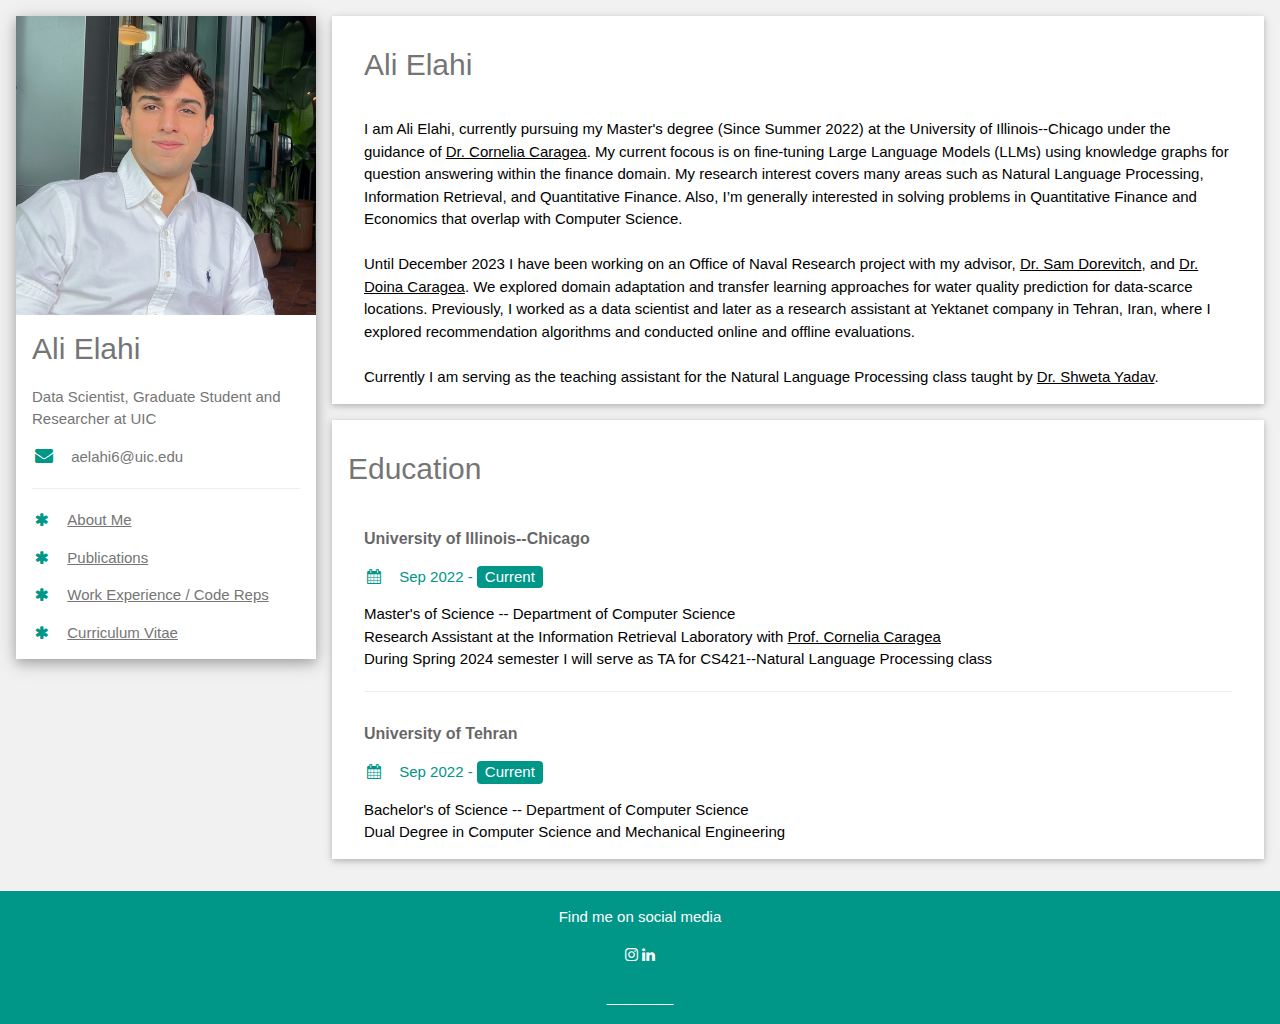
==== index.html @ 0f204e05 "publications updated" ====
<!DOCTYPE html>
<html>
<head>
<title>Ali Elahi</title>
<meta charset="UTF-8">
<meta name="viewport" content="width=device-width, initial-scale=1">
<link rel="stylesheet" href="https://www.w3schools.com/w3css/4/w3.css">
<link rel='stylesheet' href='https://fonts.googleapis.com/css?family=Roboto'>
<link rel="stylesheet" href="https://cdnjs.cloudflare.com/ajax/libs/font-awesome/4.7.0/css/font-awesome.min.css">
<link rel="stylesheet" href="./styles.css">
<style>
html,body,h1,h2,h3,h4,h5,h6 {font-family: "Verdana", sans-serif}
</style>
</head>
<body class="w3-light-grey">

<!-- Page Container -->
<div class="w3-content w3-margin-top" style="max-width:1400px;">

  <!-- The Grid -->
  <div class="w3-row-padding">
  
    <!-- Left Column -->
    <div class="w3-quarter">
    
      <div class="w3-white w3-text-grey w3-card-4">
        <div class="w3-display-container">
          <img src="./pic.png" style="width:100%" alt="Avatar">
<!--           <div class="w3-display-bottomleft w3-container w3-text-black">
            <h2>Jane Doe</h2>
          </div> -->
        </div>
        <div class="w3-container font1">
          <h2>Ali Elahi</h2>
          <p>Data Scientist, Graduate Student and Researcher at UIC</p>
          <!-- <p><i class="fa fa-home fa-fw w3-margin-right w3-large w3-text-teal"></i>Chicago, IL</p> -->
          <p><i class="fa fa-envelope fa-fw w3-margin-right w3-large w3-text-teal"></i>aelahi6@uic.edu</p>
          <!-- <p><i class="fa fa-phone fa-fw w3-margin-right w3-large w3-text-teal"></i>1224435534</p> -->
          <hr>

          <p class=""><i class="fa fa-asterisk fa-fw w3-margin-right w3-text-teal"></i><a href = "./index.html">About Me</a></p>

          <p class=""><i class="fa fa-asterisk fa-fw w3-margin-right w3-text-teal"></i><a href = "./publications.html">Publications</a></p>

          <p class=""><i class="fa fa-asterisk fa-fw w3-margin-right w3-text-teal"></i><a href = "./exp.html">Work Experience / Code Reps</a></p>          
          
          <p class=""><i class="fa fa-asterisk fa-fw w3-margin-right w3-text-teal"></i><a href = "./AliElahi.pdf" download = "AliElahiCV">Curriculum Vitae</a></p>
          
        </div>
      </div><br>

    <!-- End Left Column -->
    </div>

    <!-- Right Column -->
    <div class="w3-threequarter">

      <div class="w3-container w3-card w3-white w3-margin-bottom">
        
        <div class="w3-container">
          <h2 class="w3-text-grey w3-padding-16">Ali Elahi</h2>
          <p>
            I am Ali Elahi, currently pursuing my Master's degree (Since Summer 2022) at the University of Illinois--Chicago under the guidance of <a href="https://www.cs.uic.edu/~cornelia/">Dr. Cornelia Caragea</a>. My current focous is on fine-tuning Large Language Models (LLMs) using knowledge graphs for question answering within the finance domain. My research interest covers many areas such as Natural Language Processing, Information Retrieval, and Quantitative Finance. Also, I’m generally interested in solving problems in Quantitative Finance and Economics that overlap with Computer Science.
            <br><br>
            Until December 2023 I have been working on an Office of Naval Research project with my advisor, <a href="https://today.uic.edu/experts/samuel-dorevitch/">Dr. Sam Dorevitch</a>, and <a href="https://dcaragea.github.io/">Dr. Doina Caragea</a>. We explored domain adaptation and transfer learning approaches for water quality prediction for data-scarce locations. Previously, I worked as a data scientist and later as a research assistant at Yektanet company in Tehran, Iran, where I explored recommendation algorithms and conducted online and offline evaluations.
            <br><br>
            Currently I am serving as the teaching assistant for the Natural Language Processing class taught by <a href="https://cs.uic.edu/profiles/yadav-shweta/">Dr. Shweta Yadav</a>.
            </p>
        </div>
      </div>

      <div class="w3-container w3-card w3-white w3-margin-bottom">
        <h2 class="w3-text-grey w3-padding-16">
          <!-- <i class="fa fa-suitcase fa-fw w3-margin-right w3-xxlarge w3-text-teal"></i> -->
        Education</h2>
        <div class="w3-container">
          <h6 class="w3-opacity"><b>University of Illinois--Chicago</b></h6>
          <p class="w3-text-teal"><i class="fa fa-calendar fa-fw w3-margin-right"></i>Sep 2022 - <span class="w3-tag w3-teal w3-round">Current</span></p>
          <p>Master's of Science -- Department of Computer Science <br>
            Research Assistant at the Information Retrieval Laboratory with <a href="https://www.cs.uic.edu/~cornelia/">Prof. Cornelia Caragea</a> <br>
            During Spring 2024 semester I will serve as TA for CS421--Natural Language Processing class</p>
            
          <hr>
        </div>
        <div class="w3-container">
          <h6 class="w3-opacity"><b>University of Tehran</b></h6>
          <p class="w3-text-teal"><i class="fa fa-calendar fa-fw w3-margin-right"></i>Sep 2022 - <span class="w3-tag w3-teal w3-round">Current</span></p>
          <div>
            <p>Bachelor's of Science -- Department of Computer Science
              <br>
            Dual Degree in Computer Science and Mechanical Engineering</p>
          </div>

        </div>
      </div>

    <!-- End Right Column -->
    </div>
    
  <!-- End Grid -->
  </div>
  
  <!-- End Page Container -->
</div>

<footer class="w3-container w3-teal w3-center w3-margin-top">
  <p>Find me on social media</p>
  <a href="https://www.instagram.com/allie.elahi/" target="_blank"><i class="fa fa-instagram w3-hover-opacity"></i></a>
  <a href="https://www.linkedin.com/in/alielahi99/" target="_blank"><i class="fa fa-linkedin w3-hover-opacity"></i></a>
  <div style="width: 5px; height: 5px; overflow: hidden;">
    <script type="text/javascript" id="clstr_globe" src="//clustrmaps.com/globe.js?d=SeM8uBjXeQKbdFkM00I9U7g0UoKdyZhB3aLtktrnmrE"></script>
  </div>
  <p>________ <a href="https://www.w3schools.com/w3css/default.asp" target="_blank"></a></p>
</footer>

</body>
</html>
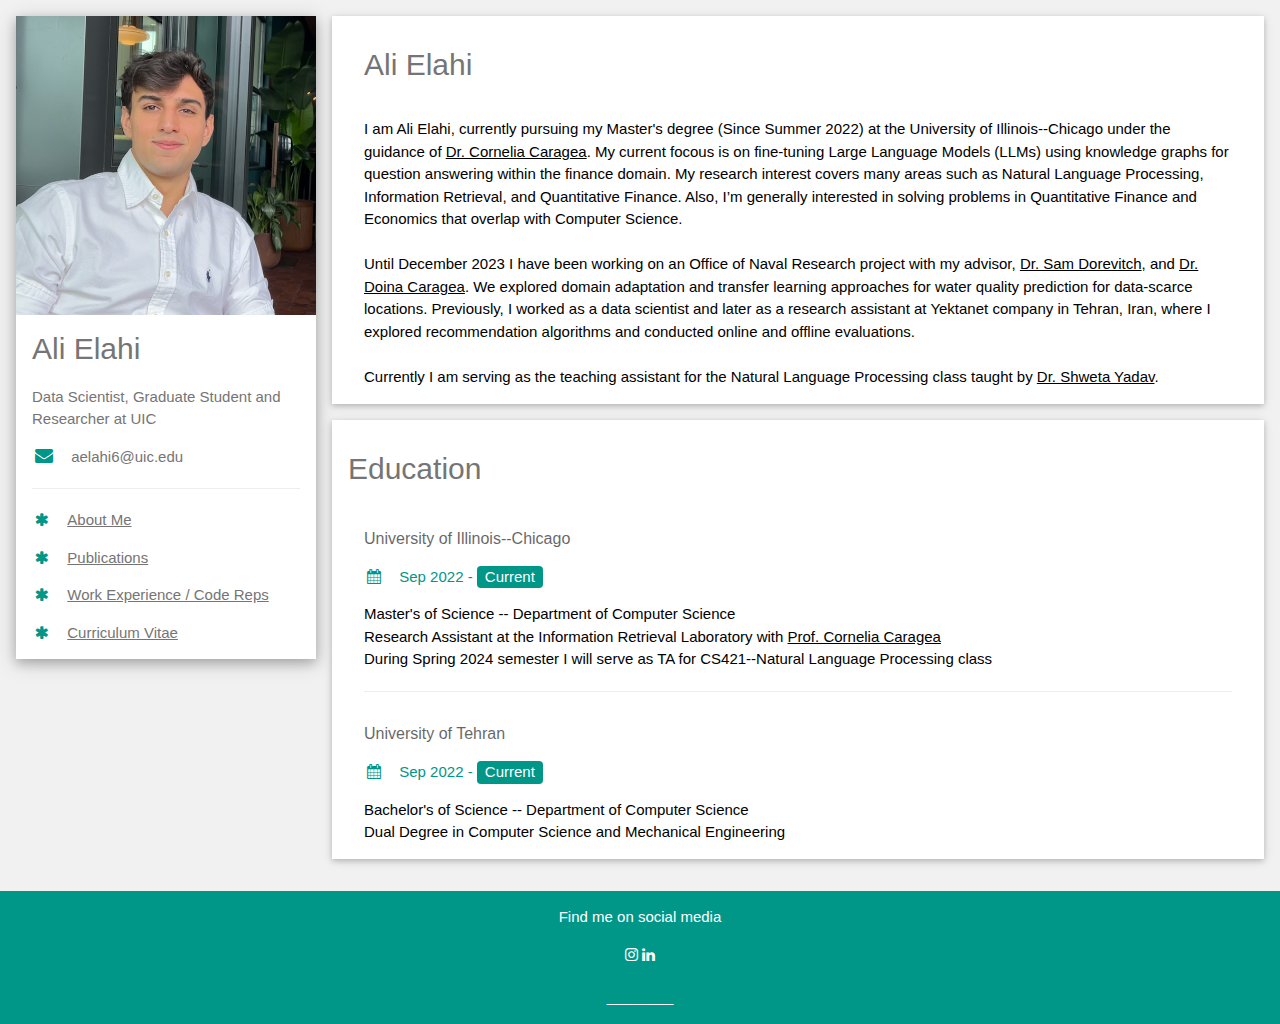
==== commit 62ebc4d3: "dibug" ====
--- a/index.html
+++ b/index.html
@@ -30,7 +30,7 @@
             <h2>Jane Doe</h2>
           </div> -->
         </div>
-        <div class="w3-container font1">
+        <div class="w3-container">
           <h2>Ali Elahi</h2>
           <p>Data Scientist, Graduate Student and Researcher at UIC</p>
           <!-- <p><i class="fa fa-home fa-fw w3-margin-right w3-large w3-text-teal"></i>Chicago, IL</p> -->
@@ -74,7 +74,7 @@
           <!-- <i class="fa fa-suitcase fa-fw w3-margin-right w3-xxlarge w3-text-teal"></i> -->
         Education</h2>
         <div class="w3-container">
-          <h6 class="w3-opacity"><b>University of Illinois--Chicago</b></h6>
+          <h6 class="w3-opacity">University of Illinois--Chicago</h6>
           <p class="w3-text-teal"><i class="fa fa-calendar fa-fw w3-margin-right"></i>Sep 2022 - <span class="w3-tag w3-teal w3-round">Current</span></p>
           <p>Master's of Science -- Department of Computer Science <br>
             Research Assistant at the Information Retrieval Laboratory with <a href="https://www.cs.uic.edu/~cornelia/">Prof. Cornelia Caragea</a> <br>
@@ -83,7 +83,7 @@
           <hr>
         </div>
         <div class="w3-container">
-          <h6 class="w3-opacity"><b>University of Tehran</b></h6>
+          <h6 class="w3-opacity">University of Tehran</h6>
           <p class="w3-text-teal"><i class="fa fa-calendar fa-fw w3-margin-right"></i>Sep 2022 - <span class="w3-tag w3-teal w3-round">Current</span></p>
           <div>
             <p>Bachelor's of Science -- Department of Computer Science
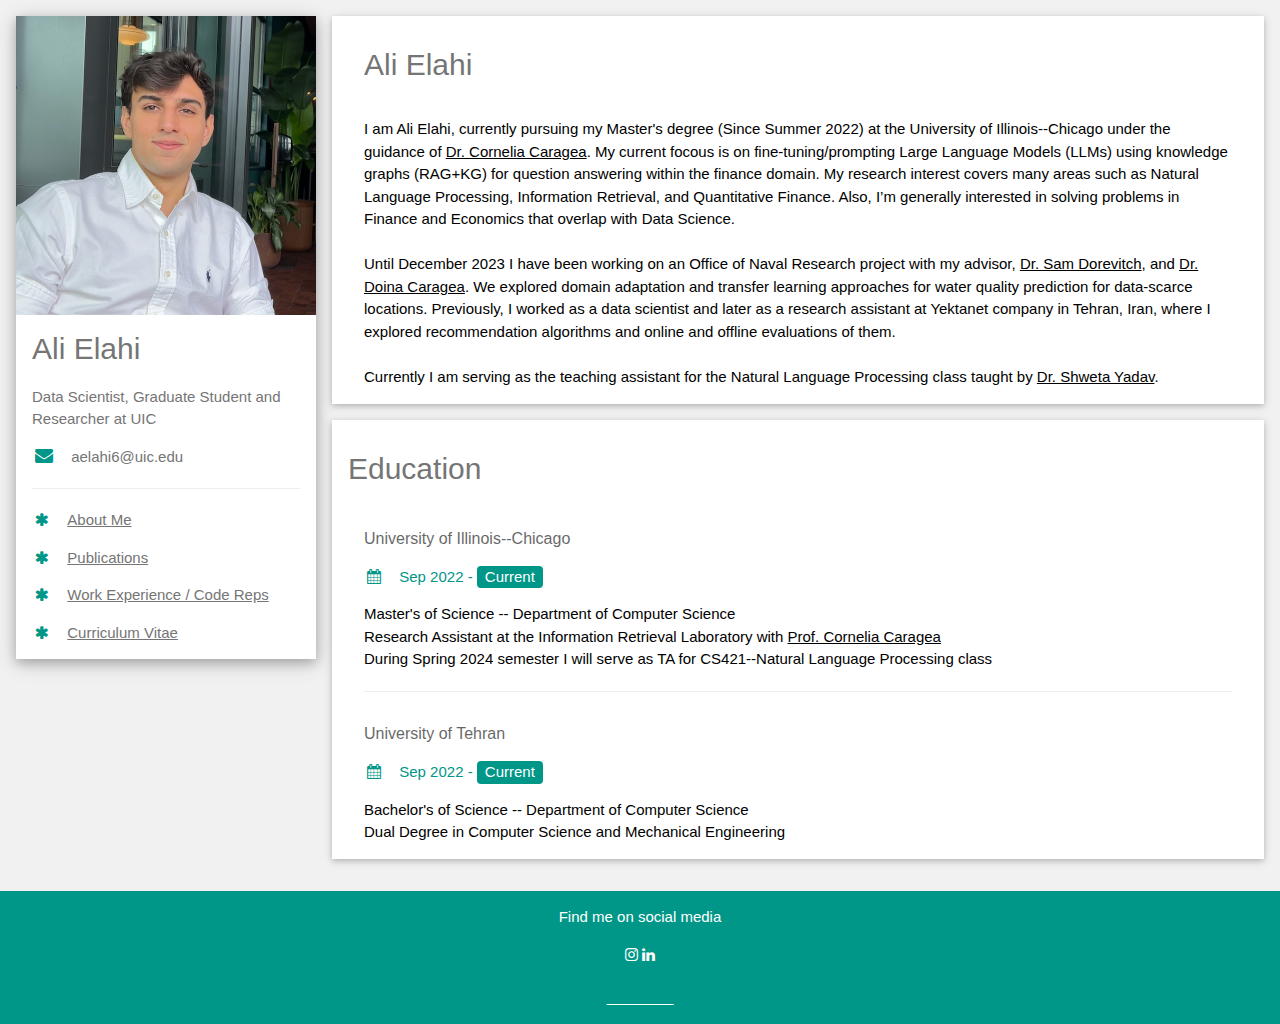
==== commit 59b731d2: "index changes" ====
--- a/index.html
+++ b/index.html
@@ -60,9 +60,9 @@
         <div class="w3-container">
           <h2 class="w3-text-grey w3-padding-16">Ali Elahi</h2>
           <p>
-            I am Ali Elahi, currently pursuing my Master's degree (Since Summer 2022) at the University of Illinois--Chicago under the guidance of <a href="https://www.cs.uic.edu/~cornelia/">Dr. Cornelia Caragea</a>. My current focous is on fine-tuning Large Language Models (LLMs) using knowledge graphs for question answering within the finance domain. My research interest covers many areas such as Natural Language Processing, Information Retrieval, and Quantitative Finance. Also, I’m generally interested in solving problems in Quantitative Finance and Economics that overlap with Computer Science.
+            I am Ali Elahi, currently pursuing my Master's degree (Since Summer 2022) at the University of Illinois--Chicago under the guidance of <a href="https://www.cs.uic.edu/~cornelia/">Dr. Cornelia Caragea</a>. My current focous is on fine-tuning/prompting Large Language Models (LLMs) using knowledge graphs (RAG+KG) for question answering within the finance domain. My research interest covers many areas such as Natural Language Processing, Information Retrieval, and Quantitative Finance. Also, I’m generally interested in solving problems in Finance and Economics that overlap with Data Science.
             <br><br>
-            Until December 2023 I have been working on an Office of Naval Research project with my advisor, <a href="https://today.uic.edu/experts/samuel-dorevitch/">Dr. Sam Dorevitch</a>, and <a href="https://dcaragea.github.io/">Dr. Doina Caragea</a>. We explored domain adaptation and transfer learning approaches for water quality prediction for data-scarce locations. Previously, I worked as a data scientist and later as a research assistant at Yektanet company in Tehran, Iran, where I explored recommendation algorithms and conducted online and offline evaluations.
+            Until December 2023 I have been working on an Office of Naval Research project with my advisor, <a href="https://today.uic.edu/experts/samuel-dorevitch/">Dr. Sam Dorevitch</a>, and <a href="https://dcaragea.github.io/">Dr. Doina Caragea</a>. We explored domain adaptation and transfer learning approaches for water quality prediction for data-scarce locations. Previously, I worked as a data scientist and later as a research assistant at Yektanet company in Tehran, Iran, where I explored recommendation algorithms and online and offline evaluations of them.
             <br><br>
             Currently I am serving as the teaching assistant for the Natural Language Processing class taught by <a href="https://cs.uic.edu/profiles/yadav-shweta/">Dr. Shweta Yadav</a>.
             </p>
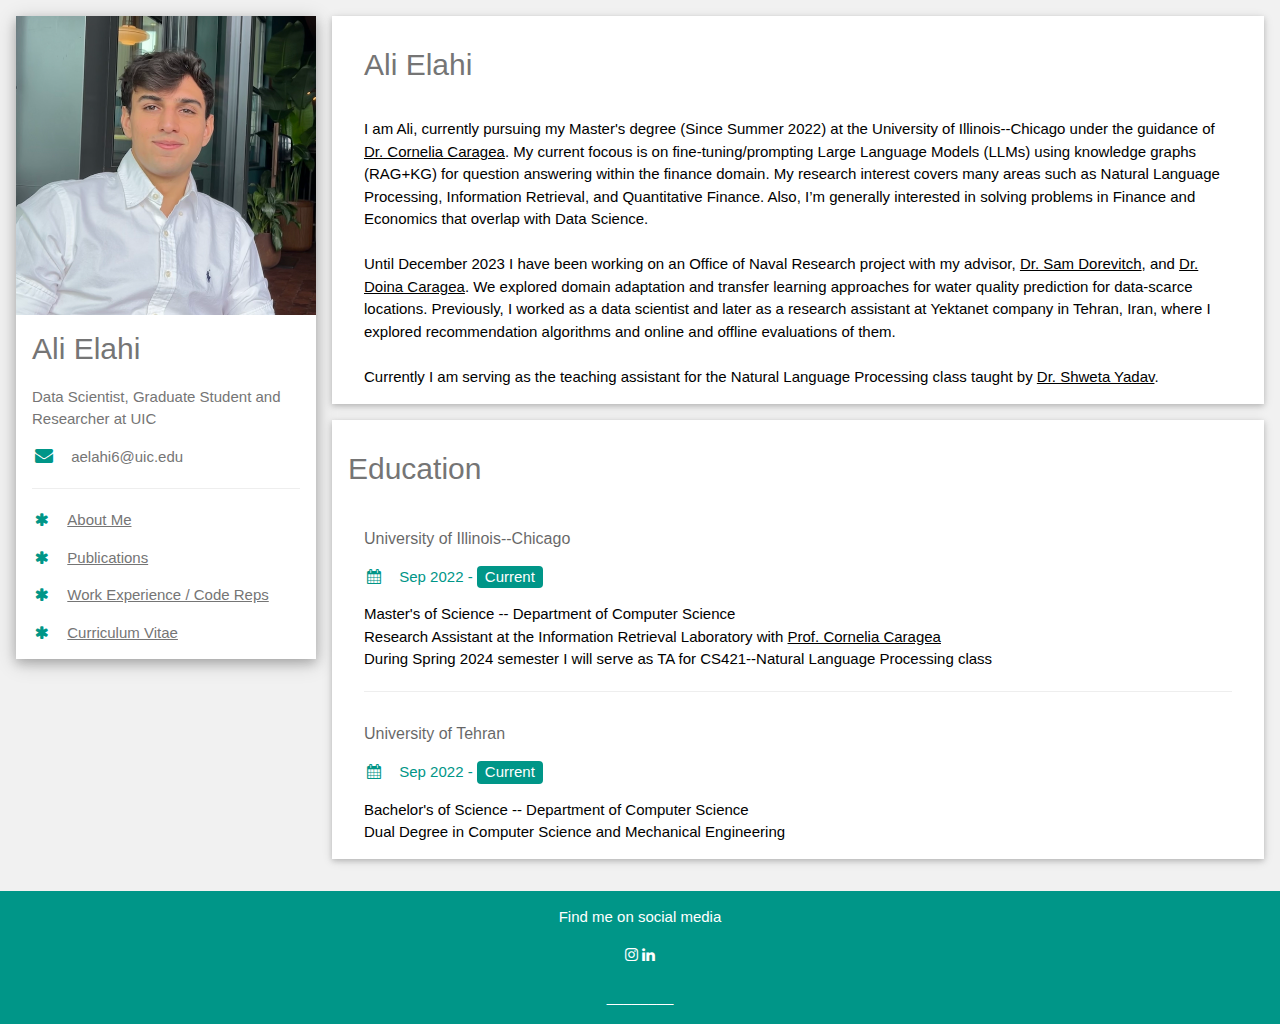
==== commit 435c5854: "name" ====
--- a/index.html
+++ b/index.html
@@ -60,7 +60,7 @@
         <div class="w3-container">
           <h2 class="w3-text-grey w3-padding-16">Ali Elahi</h2>
           <p>
-            I am Ali Elahi, currently pursuing my Master's degree (Since Summer 2022) at the University of Illinois--Chicago under the guidance of <a href="https://www.cs.uic.edu/~cornelia/">Dr. Cornelia Caragea</a>. My current focous is on fine-tuning/prompting Large Language Models (LLMs) using knowledge graphs (RAG+KG) for question answering within the finance domain. My research interest covers many areas such as Natural Language Processing, Information Retrieval, and Quantitative Finance. Also, I’m generally interested in solving problems in Finance and Economics that overlap with Data Science.
+            I am Ali, currently pursuing my Master's degree (Since Summer 2022) at the University of Illinois--Chicago under the guidance of <a href="https://www.cs.uic.edu/~cornelia/">Dr. Cornelia Caragea</a>. My current focous is on fine-tuning/prompting Large Language Models (LLMs) using knowledge graphs (RAG+KG) for question answering within the finance domain. My research interest covers many areas such as Natural Language Processing, Information Retrieval, and Quantitative Finance. Also, I’m generally interested in solving problems in Finance and Economics that overlap with Data Science.
             <br><br>
             Until December 2023 I have been working on an Office of Naval Research project with my advisor, <a href="https://today.uic.edu/experts/samuel-dorevitch/">Dr. Sam Dorevitch</a>, and <a href="https://dcaragea.github.io/">Dr. Doina Caragea</a>. We explored domain adaptation and transfer learning approaches for water quality prediction for data-scarce locations. Previously, I worked as a data scientist and later as a research assistant at Yektanet company in Tehran, Iran, where I explored recommendation algorithms and online and offline evaluations of them.
             <br><br>
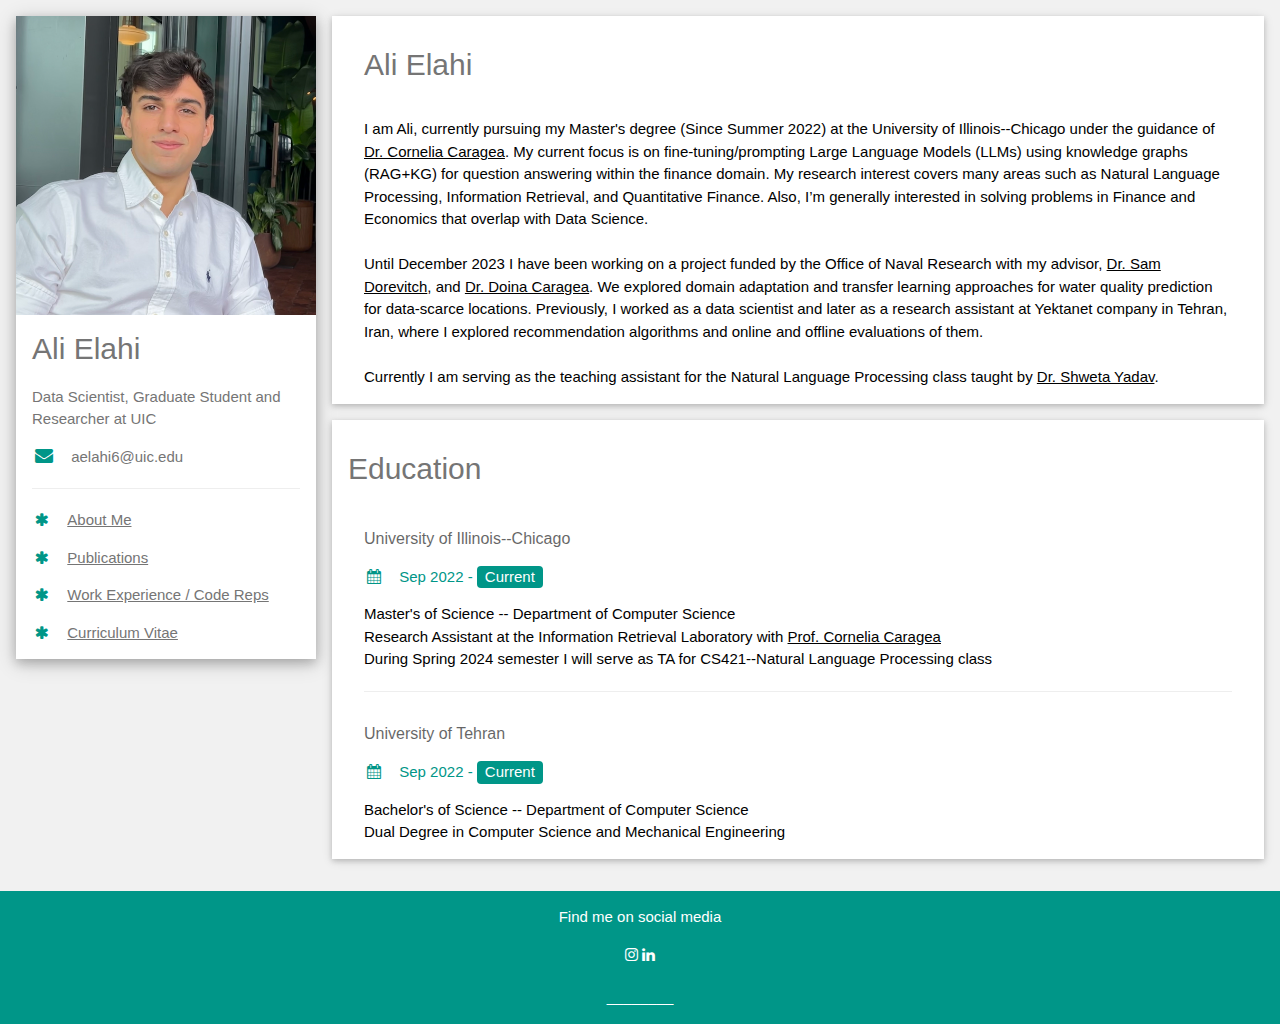
==== commit 9717cfd3: "Update index.html" ====
--- a/index.html
+++ b/index.html
@@ -60,9 +60,9 @@
         <div class="w3-container">
           <h2 class="w3-text-grey w3-padding-16">Ali Elahi</h2>
           <p>
-            I am Ali, currently pursuing my Master's degree (Since Summer 2022) at the University of Illinois--Chicago under the guidance of <a href="https://www.cs.uic.edu/~cornelia/">Dr. Cornelia Caragea</a>. My current focous is on fine-tuning/prompting Large Language Models (LLMs) using knowledge graphs (RAG+KG) for question answering within the finance domain. My research interest covers many areas such as Natural Language Processing, Information Retrieval, and Quantitative Finance. Also, I’m generally interested in solving problems in Finance and Economics that overlap with Data Science.
+            I am Ali, currently pursuing my Master's degree (Since Summer 2022) at the University of Illinois--Chicago under the guidance of <a href="https://www.cs.uic.edu/~cornelia/">Dr. Cornelia Caragea</a>. My current focus is on fine-tuning/prompting Large Language Models (LLMs) using knowledge graphs (RAG+KG) for question answering within the finance domain. My research interest covers many areas such as Natural Language Processing, Information Retrieval, and Quantitative Finance. Also, I’m generally interested in solving problems in Finance and Economics that overlap with Data Science.
             <br><br>
-            Until December 2023 I have been working on an Office of Naval Research project with my advisor, <a href="https://today.uic.edu/experts/samuel-dorevitch/">Dr. Sam Dorevitch</a>, and <a href="https://dcaragea.github.io/">Dr. Doina Caragea</a>. We explored domain adaptation and transfer learning approaches for water quality prediction for data-scarce locations. Previously, I worked as a data scientist and later as a research assistant at Yektanet company in Tehran, Iran, where I explored recommendation algorithms and online and offline evaluations of them.
+            Until December 2023 I have been working on a project funded by the Office of Naval Research with my advisor, <a href="https://today.uic.edu/experts/samuel-dorevitch/">Dr. Sam Dorevitch</a>, and <a href="https://dcaragea.github.io/">Dr. Doina Caragea</a>. We explored domain adaptation and transfer learning approaches for water quality prediction for data-scarce locations. Previously, I worked as a data scientist and later as a research assistant at Yektanet company in Tehran, Iran, where I explored recommendation algorithms and online and offline evaluations of them.
             <br><br>
             Currently I am serving as the teaching assistant for the Natural Language Processing class taught by <a href="https://cs.uic.edu/profiles/yadav-shweta/">Dr. Shweta Yadav</a>.
             </p>
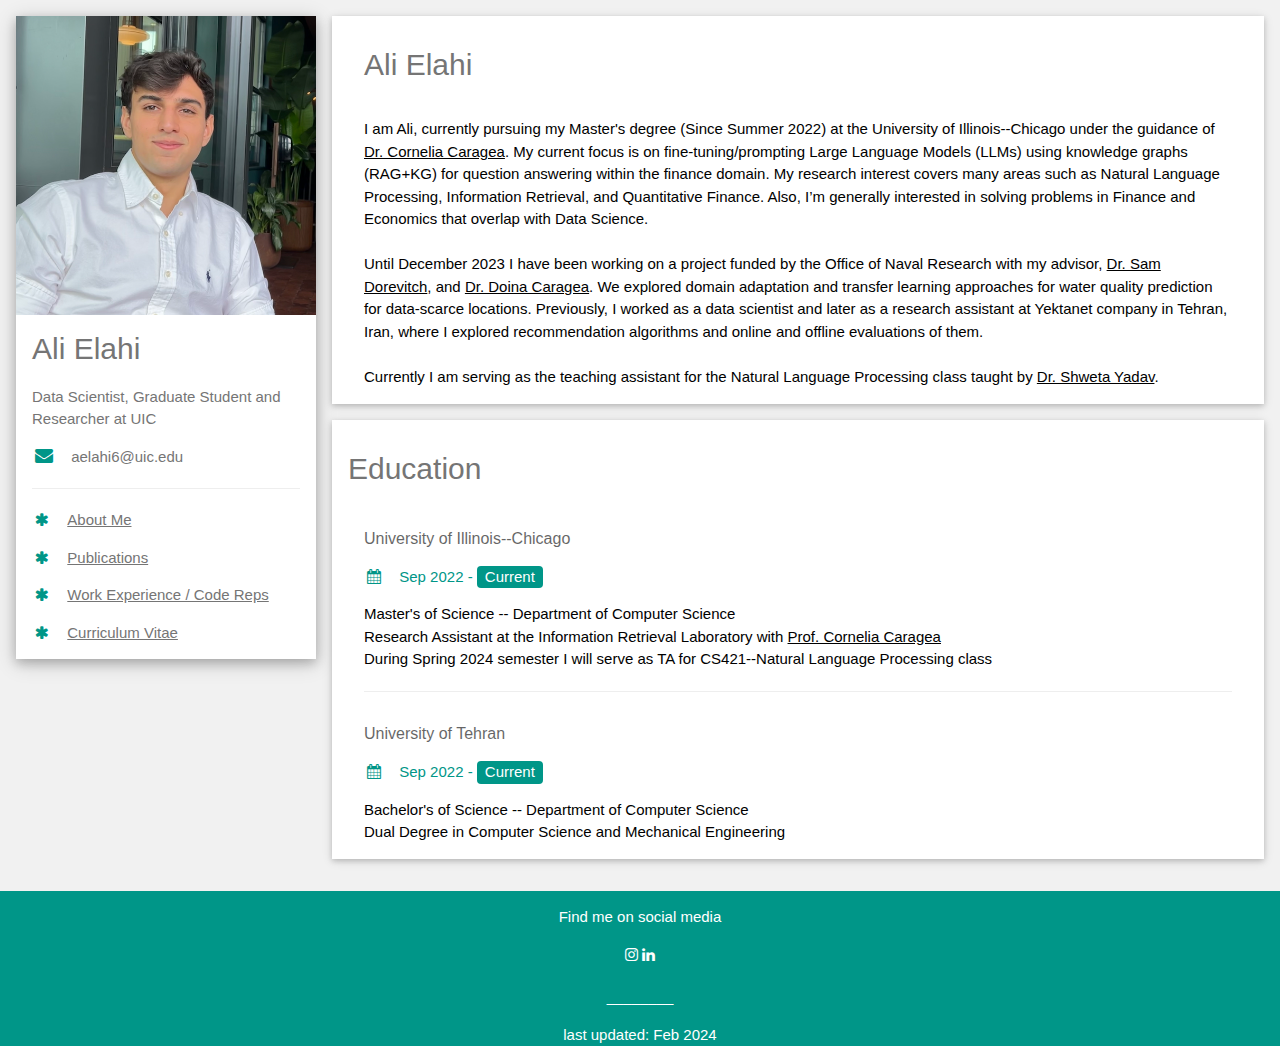
==== commit b0507e8b: "Update index.html" ====
--- a/index.html
+++ b/index.html
@@ -111,6 +111,7 @@
     <script type="text/javascript" id="clstr_globe" src="//clustrmaps.com/globe.js?d=SeM8uBjXeQKbdFkM00I9U7g0UoKdyZhB3aLtktrnmrE"></script>
   </div>
   <p>________ <a href="https://www.w3schools.com/w3css/default.asp" target="_blank"></a></p>
+  last updated: Feb 2024
 </footer>
 
 </body>
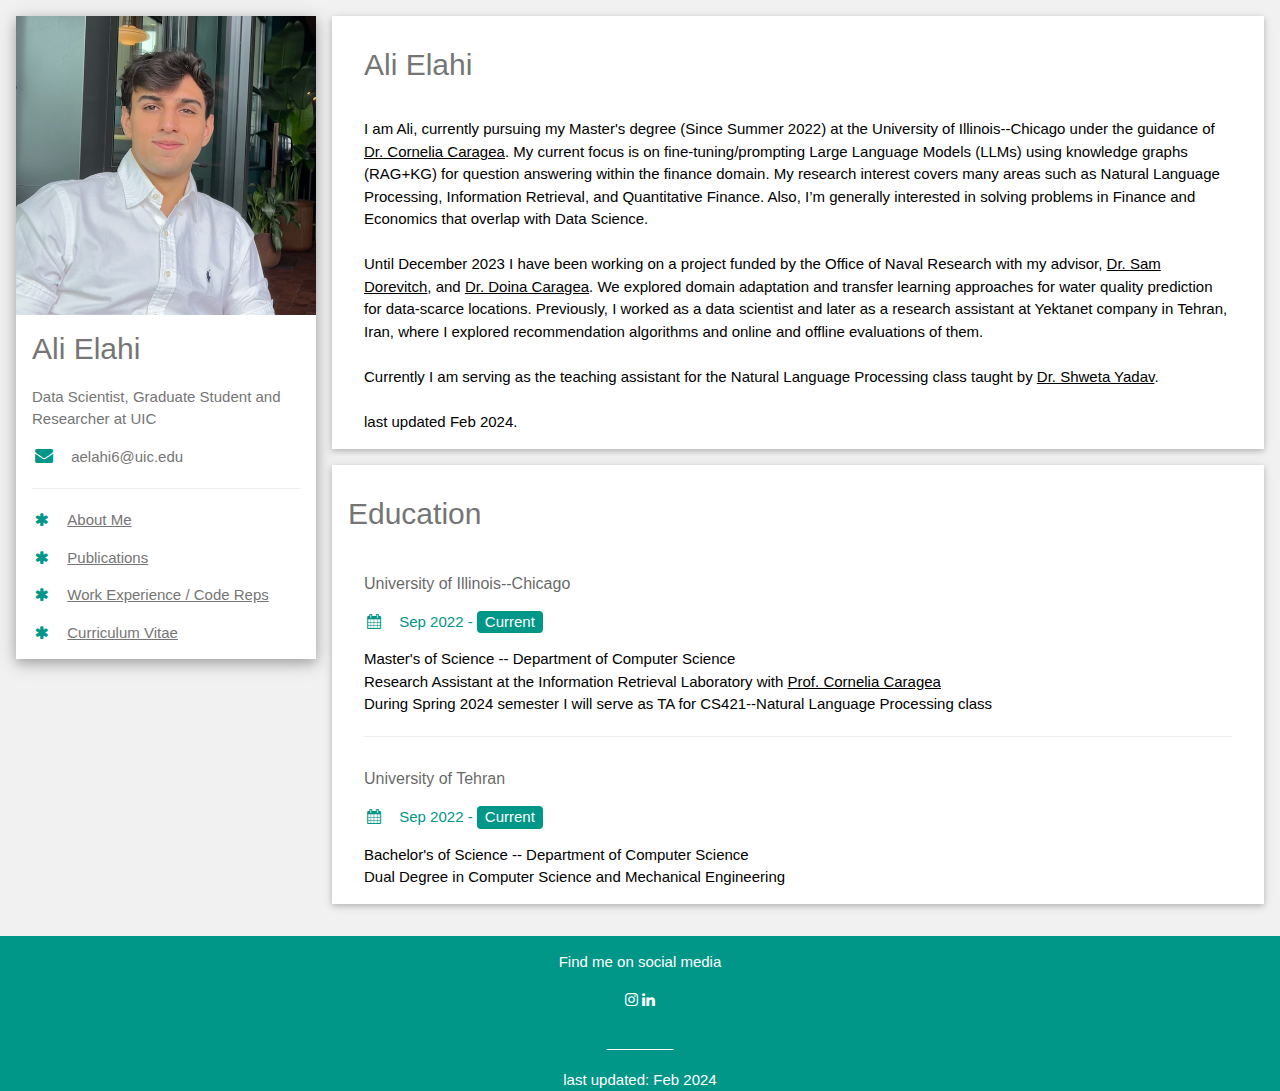
==== commit cada4231: "Update index.html" ====
--- a/index.html
+++ b/index.html
@@ -65,6 +65,8 @@
             Until December 2023 I have been working on a project funded by the Office of Naval Research with my advisor, <a href="https://today.uic.edu/experts/samuel-dorevitch/">Dr. Sam Dorevitch</a>, and <a href="https://dcaragea.github.io/">Dr. Doina Caragea</a>. We explored domain adaptation and transfer learning approaches for water quality prediction for data-scarce locations. Previously, I worked as a data scientist and later as a research assistant at Yektanet company in Tehran, Iran, where I explored recommendation algorithms and online and offline evaluations of them.
             <br><br>
             Currently I am serving as the teaching assistant for the Natural Language Processing class taught by <a href="https://cs.uic.edu/profiles/yadav-shweta/">Dr. Shweta Yadav</a>.
+            <br><br>
+            last updated Feb 2024.
             </p>
         </div>
       </div>
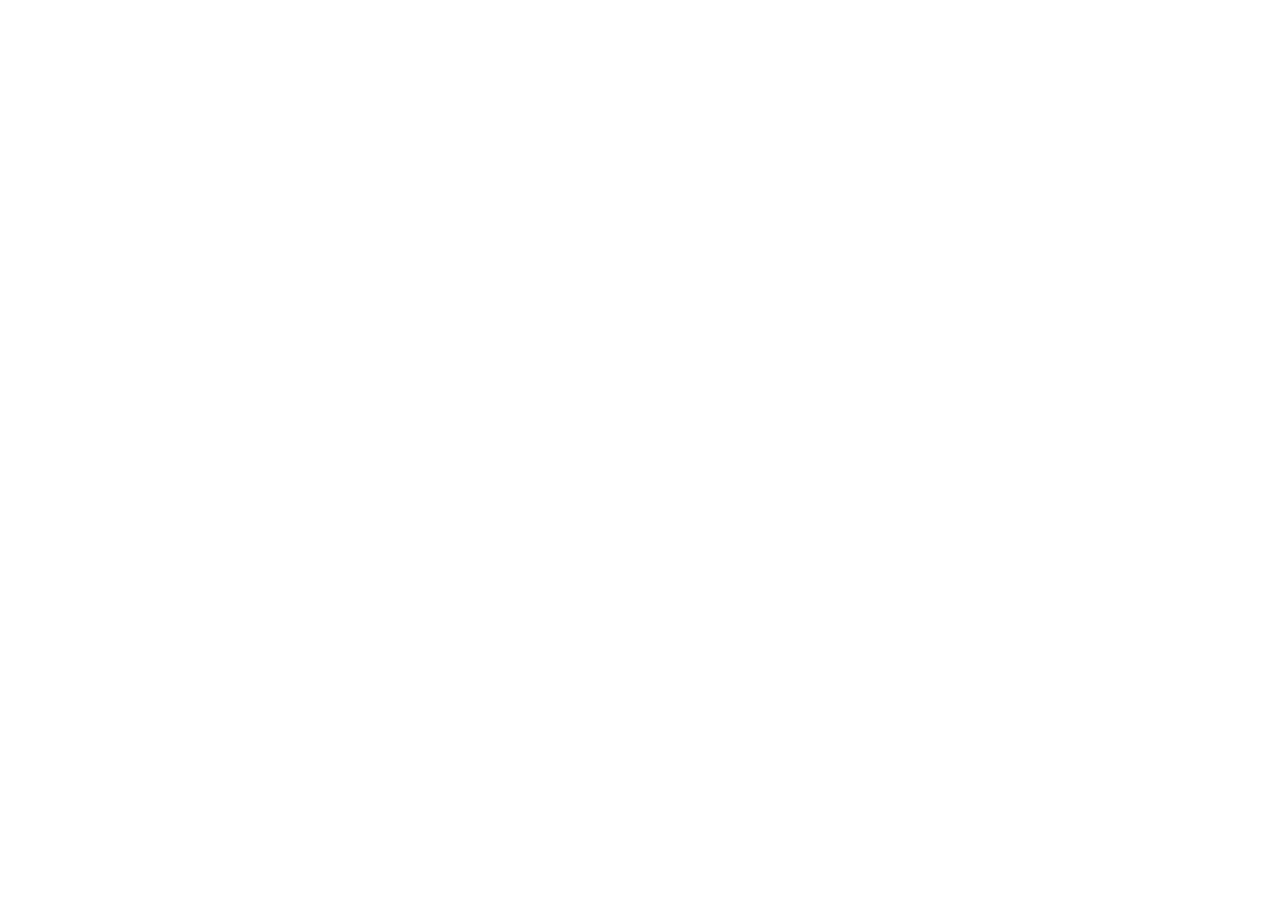
==== commit 0652ce18: "adding new website" ====
--- a/index.html
+++ b/index.html
@@ -1,120 +1,16 @@
 <!DOCTYPE html>
-<html>
+<html lang="en">
 <head>
-<title>Ali Elahi</title>
-<meta charset="UTF-8">
-<meta name="viewport" content="width=device-width, initial-scale=1">
-<link rel="stylesheet" href="https://www.w3schools.com/w3css/4/w3.css">
-<link rel='stylesheet' href='https://fonts.googleapis.com/css?family=Roboto'>
-<link rel="stylesheet" href="https://cdnjs.cloudflare.com/ajax/libs/font-awesome/4.7.0/css/font-awesome.min.css">
-<link rel="stylesheet" href="./styles.css">
-<style>
-html,body,h1,h2,h3,h4,h5,h6 {font-family: "Verdana", sans-serif}
-</style>
+    <meta http-equiv="refresh" content="0; URL=https://alielahi.webflow.io/">
+    <title>Redirecting...</title>
 </head>
-<body class="w3-light-grey">
-
-<!-- Page Container -->
-<div class="w3-content w3-margin-top" style="max-width:1400px;">
-
-  <!-- The Grid -->
-  <div class="w3-row-padding">
-  
-    <!-- Left Column -->
-    <div class="w3-quarter">
-    
-      <div class="w3-white w3-text-grey w3-card-4">
-        <div class="w3-display-container">
-          <img src="./pic.png" style="width:100%" alt="Avatar">
-<!--           <div class="w3-display-bottomleft w3-container w3-text-black">
-            <h2>Jane Doe</h2>
-          </div> -->
-        </div>
-        <div class="w3-container">
-          <h2>Ali Elahi</h2>
-          <p>Data Scientist, Graduate Student and Researcher at UIC</p>
-          <!-- <p><i class="fa fa-home fa-fw w3-margin-right w3-large w3-text-teal"></i>Chicago, IL</p> -->
-          <p><i class="fa fa-envelope fa-fw w3-margin-right w3-large w3-text-teal"></i>aelahi6@uic.edu</p>
-          <!-- <p><i class="fa fa-phone fa-fw w3-margin-right w3-large w3-text-teal"></i>1224435534</p> -->
-          <hr>
-
-          <p class=""><i class="fa fa-asterisk fa-fw w3-margin-right w3-text-teal"></i><a href = "./index.html">About Me</a></p>
-
-          <p class=""><i class="fa fa-asterisk fa-fw w3-margin-right w3-text-teal"></i><a href = "./publications.html">Publications</a></p>
-
-          <p class=""><i class="fa fa-asterisk fa-fw w3-margin-right w3-text-teal"></i><a href = "./exp.html">Work Experience / Code Reps</a></p>          
-          
-          <p class=""><i class="fa fa-asterisk fa-fw w3-margin-right w3-text-teal"></i><a href = "./AliElahi.pdf" download = "AliElahiCV">Curriculum Vitae</a></p>
-          
-        </div>
-      </div><br>
-
-    <!-- End Left Column -->
+<body>
+    <div style="width: 5px; height: 5px; overflow: hidden;">
+        <script type="text/javascript" id="clstr_globe" src="//clustrmaps.com/globe.js?d=SeM8uBjXeQKbdFkM00I9U7g0UoKdyZhB3aLtktrnmrE"></script>
     </div>
-
-    <!-- Right Column -->
-    <div class="w3-threequarter">
-
-      <div class="w3-container w3-card w3-white w3-margin-bottom">
-        
-        <div class="w3-container">
-          <h2 class="w3-text-grey w3-padding-16">Ali Elahi</h2>
-          <p>
-            I am Ali, currently pursuing my Master's degree (Since Summer 2022) at the University of Illinois--Chicago under the guidance of <a href="https://www.cs.uic.edu/~cornelia/">Dr. Cornelia Caragea</a>. My current focus is on fine-tuning/prompting Large Language Models (LLMs) using knowledge graphs (RAG+KG) for question answering within the finance domain. My research interest covers many areas such as Natural Language Processing, Information Retrieval, and Quantitative Finance. Also, I’m generally interested in solving problems in Finance and Economics that overlap with Data Science.
-            <br><br>
-            Until December 2023 I have been working on a project funded by the Office of Naval Research with my advisor, <a href="https://today.uic.edu/experts/samuel-dorevitch/">Dr. Sam Dorevitch</a>, and <a href="https://dcaragea.github.io/">Dr. Doina Caragea</a>. We explored domain adaptation and transfer learning approaches for water quality prediction for data-scarce locations. Previously, I worked as a data scientist and later as a research assistant at Yektanet company in Tehran, Iran, where I explored recommendation algorithms and online and offline evaluations of them.
-            <br><br>
-            Currently I am serving as the teaching assistant for the Natural Language Processing class taught by <a href="https://cs.uic.edu/profiles/yadav-shweta/">Dr. Shweta Yadav</a>.
-            <br><br>
-            last updated Feb 2024.
-            </p>
-        </div>
-      </div>
-
-      <div class="w3-container w3-card w3-white w3-margin-bottom">
-        <h2 class="w3-text-grey w3-padding-16">
-          <!-- <i class="fa fa-suitcase fa-fw w3-margin-right w3-xxlarge w3-text-teal"></i> -->
-        Education</h2>
-        <div class="w3-container">
-          <h6 class="w3-opacity">University of Illinois--Chicago</h6>
-          <p class="w3-text-teal"><i class="fa fa-calendar fa-fw w3-margin-right"></i>Sep 2022 - <span class="w3-tag w3-teal w3-round">Current</span></p>
-          <p>Master's of Science -- Department of Computer Science <br>
-            Research Assistant at the Information Retrieval Laboratory with <a href="https://www.cs.uic.edu/~cornelia/">Prof. Cornelia Caragea</a> <br>
-            During Spring 2024 semester I will serve as TA for CS421--Natural Language Processing class</p>
-            
-          <hr>
-        </div>
-        <div class="w3-container">
-          <h6 class="w3-opacity">University of Tehran</h6>
-          <p class="w3-text-teal"><i class="fa fa-calendar fa-fw w3-margin-right"></i>Sep 2022 - <span class="w3-tag w3-teal w3-round">Current</span></p>
-          <div>
-            <p>Bachelor's of Science -- Department of Computer Science
-              <br>
-            Dual Degree in Computer Science and Mechanical Engineering</p>
-          </div>
-
-        </div>
-      </div>
-
-    <!-- End Right Column -->
-    </div>
-    
-  <!-- End Grid -->
-  </div>
-  
-  <!-- End Page Container -->
-</div>
-
-<footer class="w3-container w3-teal w3-center w3-margin-top">
-  <p>Find me on social media</p>
-  <a href="https://www.instagram.com/allie.elahi/" target="_blank"><i class="fa fa-instagram w3-hover-opacity"></i></a>
-  <a href="https://www.linkedin.com/in/alielahi99/" target="_blank"><i class="fa fa-linkedin w3-hover-opacity"></i></a>
-  <div style="width: 5px; height: 5px; overflow: hidden;">
-    <script type="text/javascript" id="clstr_globe" src="//clustrmaps.com/globe.js?d=SeM8uBjXeQKbdFkM00I9U7g0UoKdyZhB3aLtktrnmrE"></script>
-  </div>
-  <p>________ <a href="https://www.w3schools.com/w3css/default.asp" target="_blank"></a></p>
-  last updated: Feb 2024
-</footer>
-
+    <p>If you are not redirected, <a href="https://www.yoursite.com">click here</a>.</p>
 </body>
-</html>
+<script type="text/javascript">
+    window.location.href = "https://alielahi.webflow.io/";
+</script>
+</html>